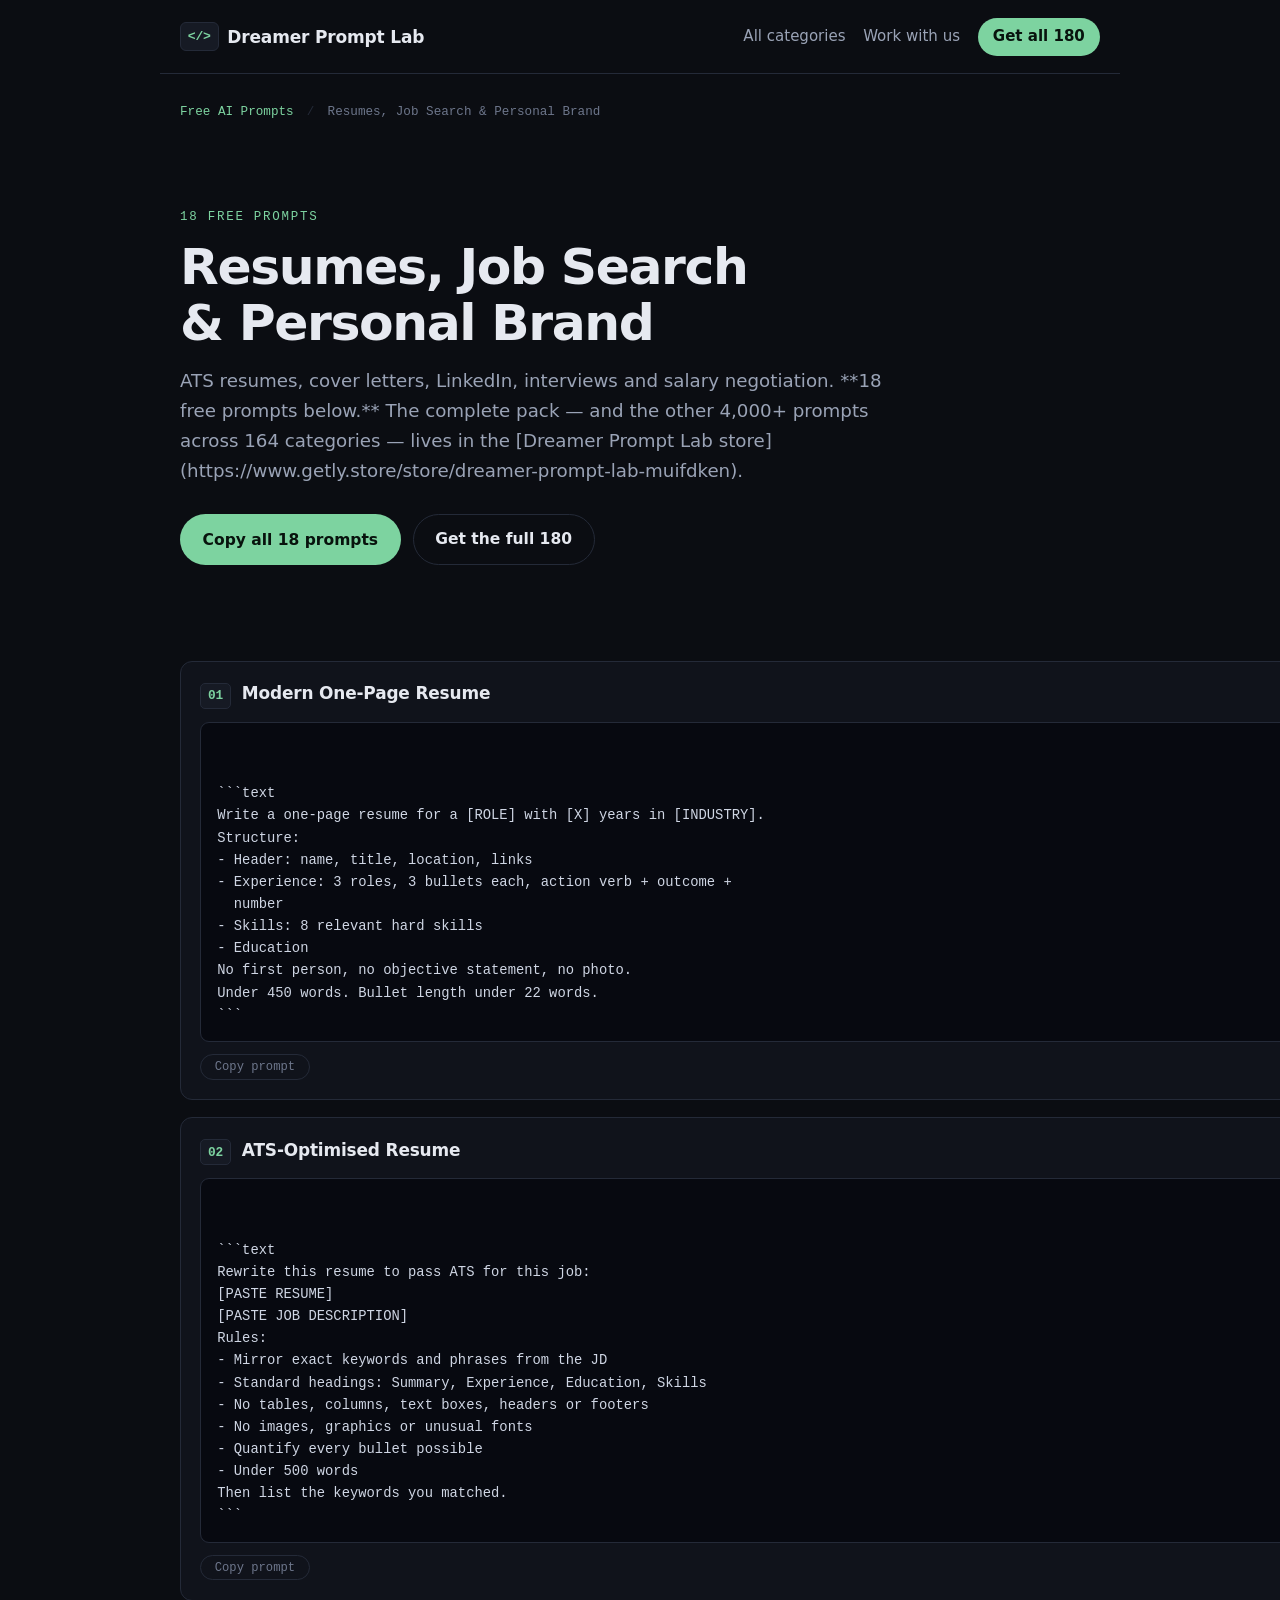
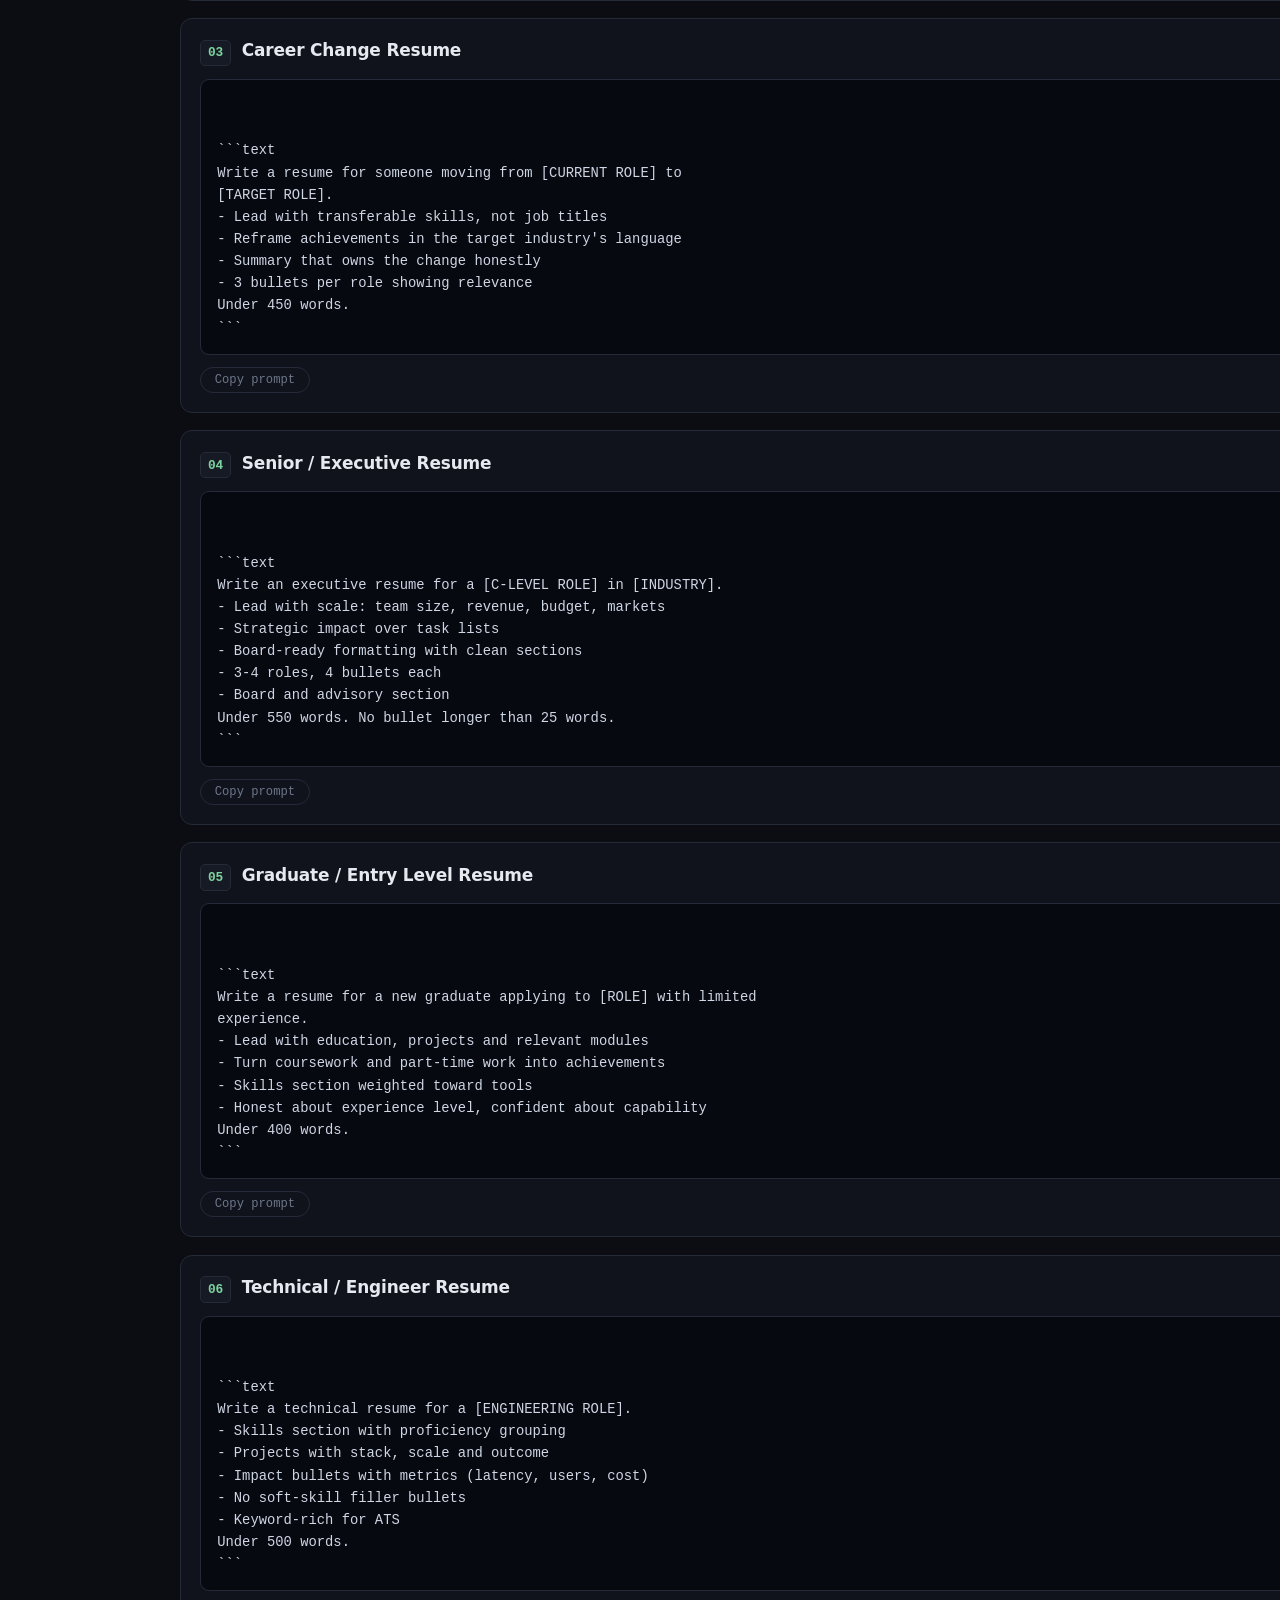
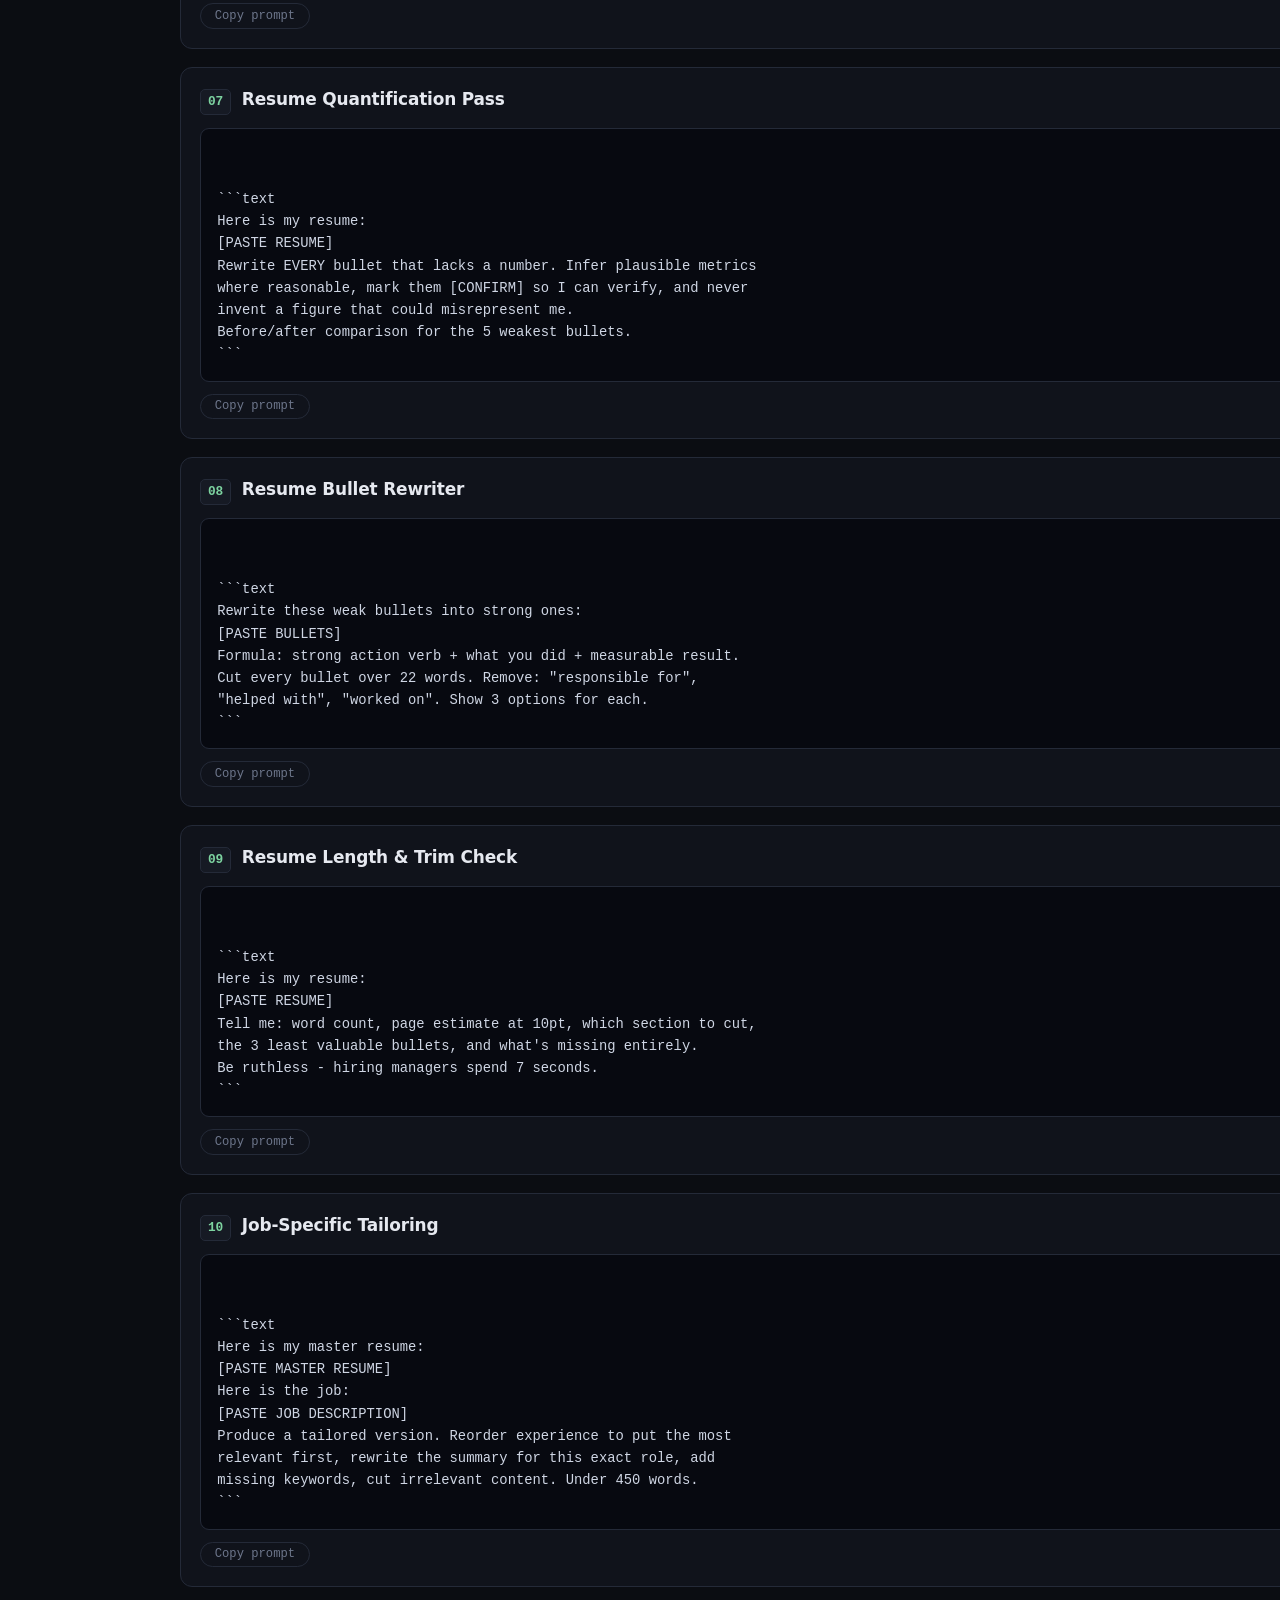
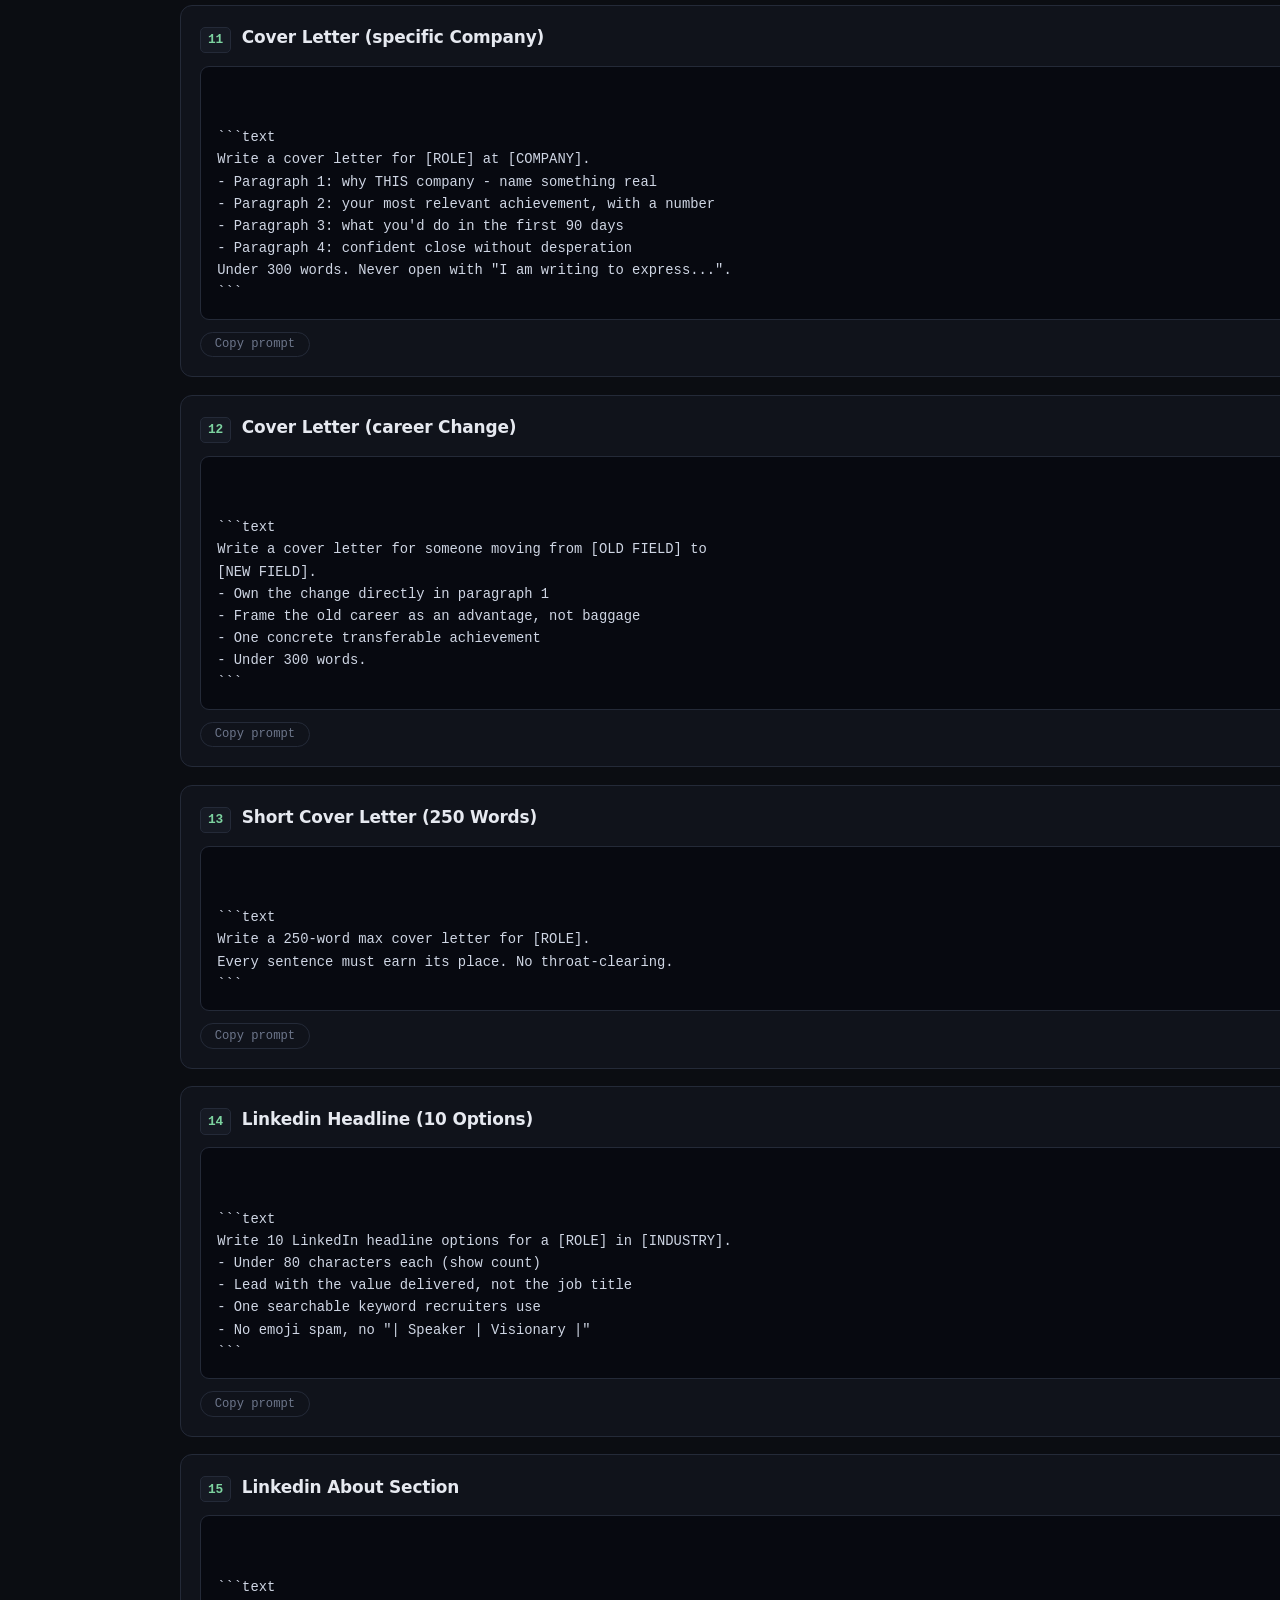
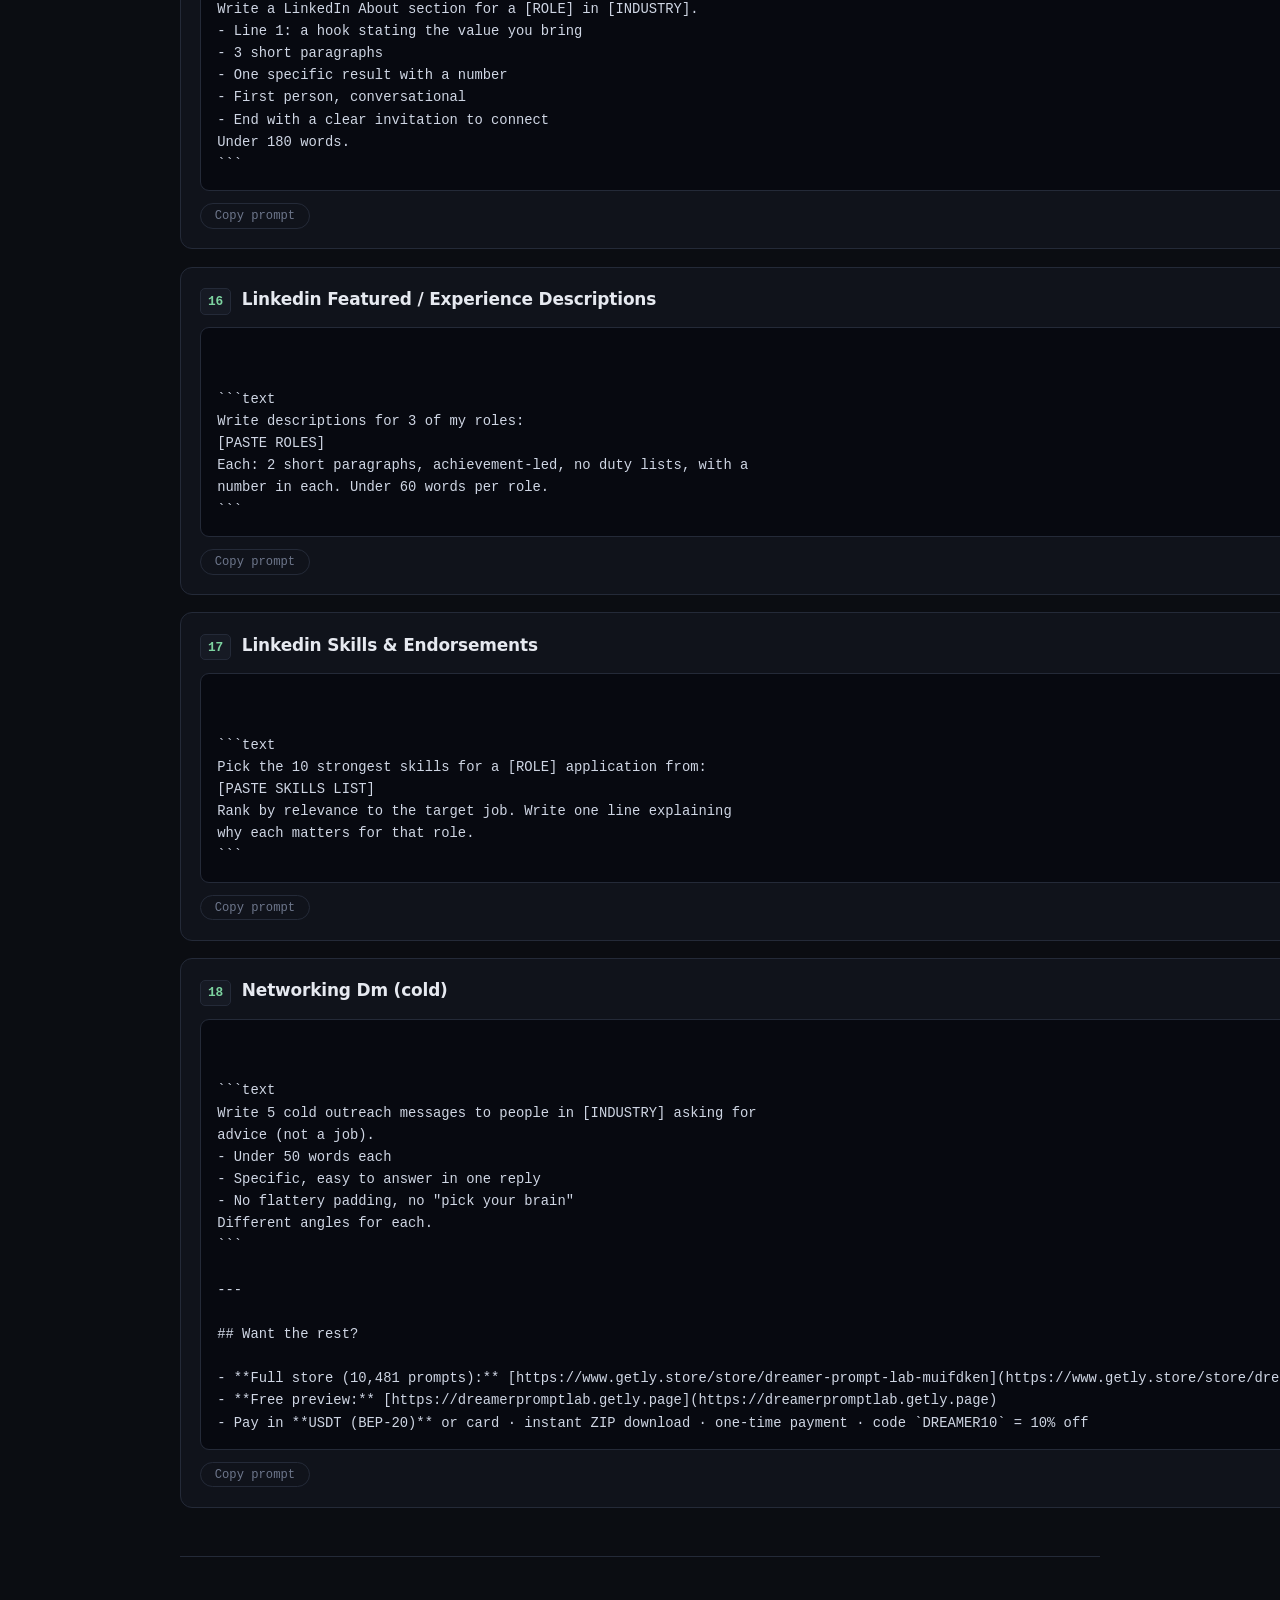
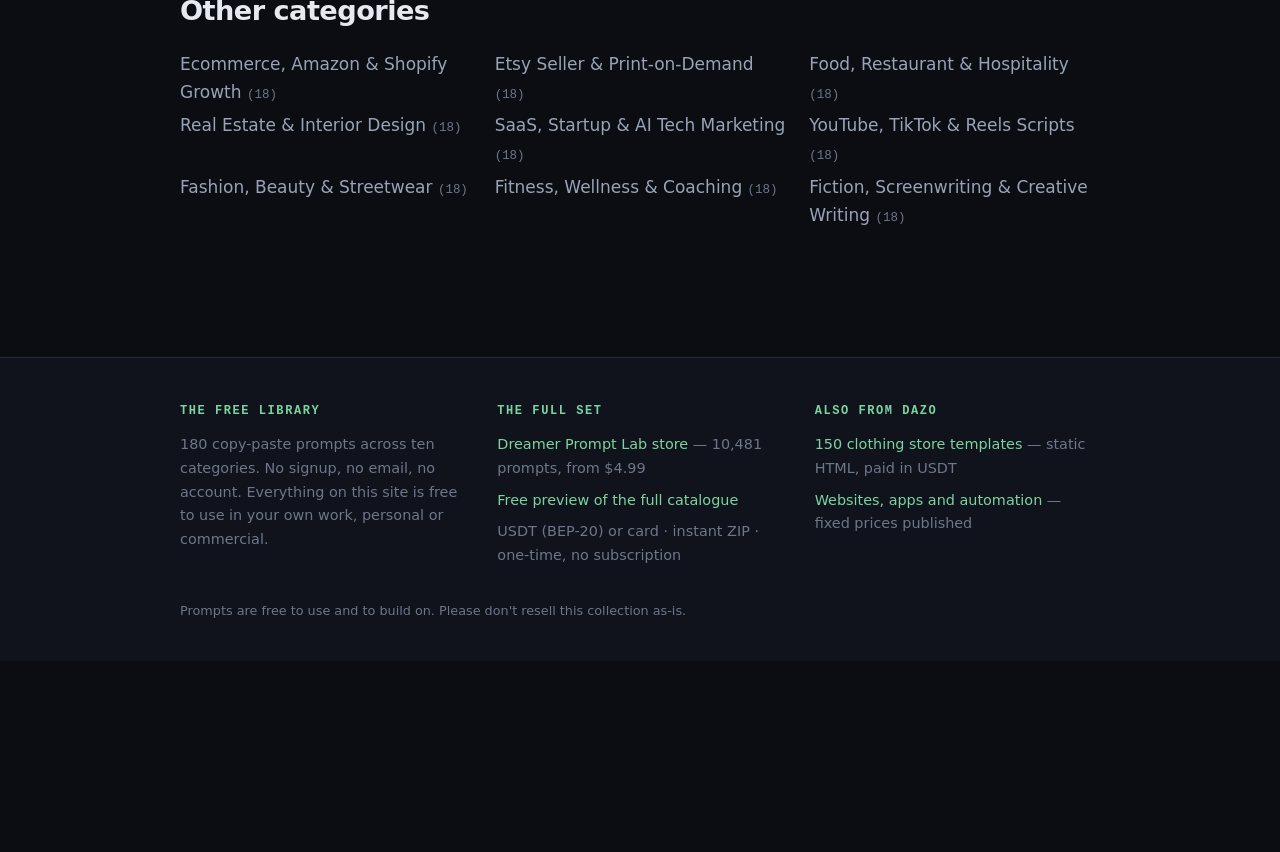
==== career.html @ 3ee78202 "Publish the free prompt library as a static site The repository held 180 prompts across eleven markd" ====
<!doctype html>
<html lang="en">
<head>
<meta charset="utf-8">
<meta name="viewport" content="width=device-width, initial-scale=1">
<title>Resumes, Job Search &amp; Personal Brand — 18 Free AI Prompts</title>
<meta name="description" content="ATS resumes, cover letters, LinkedIn, interviews and salary negotiation. 18 free prompts below. The complete pack — and the other 4,000+ prompts across 164 categorie Free to copy and use — 18 prompts on this page, 180 across the library.">
<meta name="robots" content="index, follow, max-image-preview:large">
<link rel="canonical" href="https://fyosamu.github.io/ai-prompts-library/career.html">
<meta property="og:type" content="website">
<meta property="og:site_name" content="Dreamer Prompt Lab">
<meta property="og:title" content="Resumes, Job Search &amp; Personal Brand — 18 Free AI Prompts">
<meta property="og:description" content="ATS resumes, cover letters, LinkedIn, interviews and salary negotiation. 18 free prompts below. The complete pack — and the other 4,000+ prompts across 164 categorie Free to copy and use — 18 prompts on this page, 180 across the library.">
<meta property="og:url" content="https://fyosamu.github.io/ai-prompts-library/career.html">
<meta name="twitter:card" content="summary_large_image">
<meta name="twitter:title" content="Resumes, Job Search &amp; Personal Brand — 18 Free AI Prompts">
<meta name="twitter:description" content="ATS resumes, cover letters, LinkedIn, interviews and salary negotiation. 18 free prompts below. The complete pack — and the other 4,000+ prompts across 164 categorie Free to copy and use — 18 prompts on this page, 180 across the library.">
<link rel="icon" href="data:image/svg+xml,%3Csvg xmlns='http://www.w3.org/2000/svg' viewBox='0 0 32 32'%3E%3Crect width='32' height='32' rx='7' fill='%230b0d12'/%3E%3Cpath d='M10 11l-4 5 4 5M22 11l4 5-4 5M18 9l-4 14' stroke='%237dd3a0' stroke-width='2.4' fill='none' stroke-linecap='round' stroke-linejoin='round'/%3E%3C/svg%3E">
<link rel="stylesheet" href="assets/style.css">
<script type="application/ld+json">[{"@context":"https://schema.org","@type":"CollectionPage","name":"Resumes, Job Search & Personal Brand","url":"https://fyosamu.github.io/ai-prompts-library/career.html","description":"ATS resumes, cover letters, LinkedIn, interviews and salary negotiation. 18 free prompts below. The complete pack — and the other 4,000+ prompts across 164 categorie Free to copy and use — 18 prompts on this page, 180 across the library.","inLanguage":"en","isAccessibleForFree":true,"numberOfItems":18,"mainEntity":{"@type":"ItemList","numberOfItems":18,"itemListElement":[{"@type":"ListItem","position":1,"name":"1. Modern One-Page Resume","url":"https://fyosamu.github.io/ai-prompts-library/career.html#p1"},{"@type":"ListItem","position":2,"name":"2. ATS-Optimised Resume","url":"https://fyosamu.github.io/ai-prompts-library/career.html#p2"},{"@type":"ListItem","position":3,"name":"3. Career Change Resume","url":"https://fyosamu.github.io/ai-prompts-library/career.html#p3"},{"@type":"ListItem","position":4,"name":"4. Senior / Executive Resume","url":"https://fyosamu.github.io/ai-prompts-library/career.html#p4"},{"@type":"ListItem","position":5,"name":"5. Graduate / Entry Level Resume","url":"https://fyosamu.github.io/ai-prompts-library/career.html#p5"},{"@type":"ListItem","position":6,"name":"6. Technical / Engineer Resume","url":"https://fyosamu.github.io/ai-prompts-library/career.html#p6"},{"@type":"ListItem","position":7,"name":"7. Resume Quantification Pass","url":"https://fyosamu.github.io/ai-prompts-library/career.html#p7"},{"@type":"ListItem","position":8,"name":"8. Resume Bullet Rewriter","url":"https://fyosamu.github.io/ai-prompts-library/career.html#p8"},{"@type":"ListItem","position":9,"name":"9. Resume Length & Trim Check","url":"https://fyosamu.github.io/ai-prompts-library/career.html#p9"},{"@type":"ListItem","position":10,"name":"10. Job-Specific Tailoring","url":"https://fyosamu.github.io/ai-prompts-library/career.html#p10"},{"@type":"ListItem","position":11,"name":"11. Cover Letter (specific Company)","url":"https://fyosamu.github.io/ai-prompts-library/career.html#p11"},{"@type":"ListItem","position":12,"name":"12. Cover Letter (career Change)","url":"https://fyosamu.github.io/ai-prompts-library/career.html#p12"},{"@type":"ListItem","position":13,"name":"13. Short Cover Letter (250 Words)","url":"https://fyosamu.github.io/ai-prompts-library/career.html#p13"},{"@type":"ListItem","position":14,"name":"14. Linkedin Headline (10 Options)","url":"https://fyosamu.github.io/ai-prompts-library/career.html#p14"},{"@type":"ListItem","position":15,"name":"15. Linkedin About Section","url":"https://fyosamu.github.io/ai-prompts-library/career.html#p15"},{"@type":"ListItem","position":16,"name":"16. Linkedin Featured / Experience Descriptions","url":"https://fyosamu.github.io/ai-prompts-library/career.html#p16"},{"@type":"ListItem","position":17,"name":"17. Linkedin Skills & Endorsements","url":"https://fyosamu.github.io/ai-prompts-library/career.html#p17"},{"@type":"ListItem","position":18,"name":"18. Networking Dm (cold)","url":"https://fyosamu.github.io/ai-prompts-library/career.html#p18"}]}},{"@context":"https://schema.org","@type":"BreadcrumbList","itemListElement":[{"@type":"ListItem","position":1,"name":"Free AI Prompts","item":"https://fyosamu.github.io/ai-prompts-library/"},{"@type":"ListItem","position":2,"name":"Resumes, Job Search & Personal Brand","item":"https://fyosamu.github.io/ai-prompts-library/career.html"}]}]</script>
</head>
<body>
<header class="top">
  <a class="brand" href="./"><span class="glyph">&lt;/&gt;</span> Dreamer Prompt Lab</a>
  <nav>
    <a href="./#categories">All categories</a>
    <a href="https://fyosamu.github.io/pricing/" target="_blank" rel="noopener">Work with us</a>
    <a class="cta" href="https://www.getly.store/store/dreamer-prompt-lab-muifdken" target="_blank" rel="noopener">Get all 180</a>
  </nav>
</header>
<main>
  <nav class="crumbs" aria-label="Breadcrumb"><a href="./">Free AI Prompts</a> <span>/</span> Resumes, Job Search &amp; Personal Brand</nav>

  <section class="hero tight">
    <p class="eyebrow">18 free prompts</p>
    <h1>Resumes, Job Search &amp; Personal Brand</h1>
    <p class="lede">ATS resumes, cover letters, LinkedIn, interviews and salary negotiation. **18 free prompts below.** The complete pack — and the other 4,000+ prompts across 164 categories — lives in the [Dreamer Prompt Lab store](https://www.getly.store/store/dreamer-prompt-lab-muifdken).</p>
    <div class="btns">
      <button type="button" class="primary" data-copy-all>Copy all 18 prompts</button>
      <a class="ghost" href="https://www.getly.store/store/dreamer-prompt-lab-muifdken" target="_blank" rel="noopener">Get the full 180</a>
    </div>
  </section>

  <section class="list">
      <article class="prompt" id="p1">
        <h2><span class="n">01</span> Modern One-Page Resume</h2>
        <pre><code>

```text
Write a one-page resume for a [ROLE] with [X] years in [INDUSTRY].
Structure:
- Header: name, title, location, links
- Experience: 3 roles, 3 bullets each, action verb + outcome +
  number
- Skills: 8 relevant hard skills
- Education
No first person, no objective statement, no photo.
Under 450 words. Bullet length under 22 words.
```</code></pre>
        <button type="button" class="copy" data-copy>Copy prompt</button>
      </article>
      <article class="prompt" id="p2">
        <h2><span class="n">02</span> ATS-Optimised Resume</h2>
        <pre><code>

```text
Rewrite this resume to pass ATS for this job:
[PASTE RESUME]
[PASTE JOB DESCRIPTION]
Rules:
- Mirror exact keywords and phrases from the JD
- Standard headings: Summary, Experience, Education, Skills
- No tables, columns, text boxes, headers or footers
- No images, graphics or unusual fonts
- Quantify every bullet possible
- Under 500 words
Then list the keywords you matched.
```</code></pre>
        <button type="button" class="copy" data-copy>Copy prompt</button>
      </article>
      <article class="prompt" id="p3">
        <h2><span class="n">03</span> Career Change Resume</h2>
        <pre><code>

```text
Write a resume for someone moving from [CURRENT ROLE] to
[TARGET ROLE].
- Lead with transferable skills, not job titles
- Reframe achievements in the target industry's language
- Summary that owns the change honestly
- 3 bullets per role showing relevance
Under 450 words.
```</code></pre>
        <button type="button" class="copy" data-copy>Copy prompt</button>
      </article>
      <article class="prompt" id="p4">
        <h2><span class="n">04</span> Senior / Executive Resume</h2>
        <pre><code>

```text
Write an executive resume for a [C-LEVEL ROLE] in [INDUSTRY].
- Lead with scale: team size, revenue, budget, markets
- Strategic impact over task lists
- Board-ready formatting with clean sections
- 3-4 roles, 4 bullets each
- Board and advisory section
Under 550 words. No bullet longer than 25 words.
```</code></pre>
        <button type="button" class="copy" data-copy>Copy prompt</button>
      </article>
      <article class="prompt" id="p5">
        <h2><span class="n">05</span> Graduate / Entry Level Resume</h2>
        <pre><code>

```text
Write a resume for a new graduate applying to [ROLE] with limited
experience.
- Lead with education, projects and relevant modules
- Turn coursework and part-time work into achievements
- Skills section weighted toward tools
- Honest about experience level, confident about capability
Under 400 words.
```</code></pre>
        <button type="button" class="copy" data-copy>Copy prompt</button>
      </article>
      <article class="prompt" id="p6">
        <h2><span class="n">06</span> Technical / Engineer Resume</h2>
        <pre><code>

```text
Write a technical resume for a [ENGINEERING ROLE].
- Skills section with proficiency grouping
- Projects with stack, scale and outcome
- Impact bullets with metrics (latency, users, cost)
- No soft-skill filler bullets
- Keyword-rich for ATS
Under 500 words.
```</code></pre>
        <button type="button" class="copy" data-copy>Copy prompt</button>
      </article>
      <article class="prompt" id="p7">
        <h2><span class="n">07</span> Resume Quantification Pass</h2>
        <pre><code>

```text
Here is my resume:
[PASTE RESUME]
Rewrite EVERY bullet that lacks a number. Infer plausible metrics
where reasonable, mark them [CONFIRM] so I can verify, and never
invent a figure that could misrepresent me.
Before/after comparison for the 5 weakest bullets.
```</code></pre>
        <button type="button" class="copy" data-copy>Copy prompt</button>
      </article>
      <article class="prompt" id="p8">
        <h2><span class="n">08</span> Resume Bullet Rewriter</h2>
        <pre><code>

```text
Rewrite these weak bullets into strong ones:
[PASTE BULLETS]
Formula: strong action verb + what you did + measurable result.
Cut every bullet over 22 words. Remove: &quot;responsible for&quot;,
&quot;helped with&quot;, &quot;worked on&quot;. Show 3 options for each.
```</code></pre>
        <button type="button" class="copy" data-copy>Copy prompt</button>
      </article>
      <article class="prompt" id="p9">
        <h2><span class="n">09</span> Resume Length &amp; Trim Check</h2>
        <pre><code>

```text
Here is my resume:
[PASTE RESUME]
Tell me: word count, page estimate at 10pt, which section to cut,
the 3 least valuable bullets, and what's missing entirely.
Be ruthless - hiring managers spend 7 seconds.
```</code></pre>
        <button type="button" class="copy" data-copy>Copy prompt</button>
      </article>
      <article class="prompt" id="p10">
        <h2><span class="n">10</span> Job-Specific Tailoring</h2>
        <pre><code>

```text
Here is my master resume:
[PASTE MASTER RESUME]
Here is the job:
[PASTE JOB DESCRIPTION]
Produce a tailored version. Reorder experience to put the most
relevant first, rewrite the summary for this exact role, add
missing keywords, cut irrelevant content. Under 450 words.
```</code></pre>
        <button type="button" class="copy" data-copy>Copy prompt</button>
      </article>
      <article class="prompt" id="p11">
        <h2><span class="n">11</span> Cover Letter (specific Company)</h2>
        <pre><code>

```text
Write a cover letter for [ROLE] at [COMPANY].
- Paragraph 1: why THIS company - name something real
- Paragraph 2: your most relevant achievement, with a number
- Paragraph 3: what you'd do in the first 90 days
- Paragraph 4: confident close without desperation
Under 300 words. Never open with &quot;I am writing to express...&quot;.
```</code></pre>
        <button type="button" class="copy" data-copy>Copy prompt</button>
      </article>
      <article class="prompt" id="p12">
        <h2><span class="n">12</span> Cover Letter (career Change)</h2>
        <pre><code>

```text
Write a cover letter for someone moving from [OLD FIELD] to
[NEW FIELD].
- Own the change directly in paragraph 1
- Frame the old career as an advantage, not baggage
- One concrete transferable achievement
- Under 300 words.
```</code></pre>
        <button type="button" class="copy" data-copy>Copy prompt</button>
      </article>
      <article class="prompt" id="p13">
        <h2><span class="n">13</span> Short Cover Letter (250 Words)</h2>
        <pre><code>

```text
Write a 250-word max cover letter for [ROLE].
Every sentence must earn its place. No throat-clearing.
```</code></pre>
        <button type="button" class="copy" data-copy>Copy prompt</button>
      </article>
      <article class="prompt" id="p14">
        <h2><span class="n">14</span> Linkedin Headline (10 Options)</h2>
        <pre><code>

```text
Write 10 LinkedIn headline options for a [ROLE] in [INDUSTRY].
- Under 80 characters each (show count)
- Lead with the value delivered, not the job title
- One searchable keyword recruiters use
- No emoji spam, no &quot;| Speaker | Visionary |&quot;
```</code></pre>
        <button type="button" class="copy" data-copy>Copy prompt</button>
      </article>
      <article class="prompt" id="p15">
        <h2><span class="n">15</span> Linkedin About Section</h2>
        <pre><code>

```text
Write a LinkedIn About section for a [ROLE] in [INDUSTRY].
- Line 1: a hook stating the value you bring
- 3 short paragraphs
- One specific result with a number
- First person, conversational
- End with a clear invitation to connect
Under 180 words.
```</code></pre>
        <button type="button" class="copy" data-copy>Copy prompt</button>
      </article>
      <article class="prompt" id="p16">
        <h2><span class="n">16</span> Linkedin Featured / Experience Descriptions</h2>
        <pre><code>

```text
Write descriptions for 3 of my roles:
[PASTE ROLES]
Each: 2 short paragraphs, achievement-led, no duty lists, with a
number in each. Under 60 words per role.
```</code></pre>
        <button type="button" class="copy" data-copy>Copy prompt</button>
      </article>
      <article class="prompt" id="p17">
        <h2><span class="n">17</span> Linkedin Skills &amp; Endorsements</h2>
        <pre><code>

```text
Pick the 10 strongest skills for a [ROLE] application from:
[PASTE SKILLS LIST]
Rank by relevance to the target job. Write one line explaining
why each matters for that role.
```</code></pre>
        <button type="button" class="copy" data-copy>Copy prompt</button>
      </article>
      <article class="prompt" id="p18">
        <h2><span class="n">18</span> Networking Dm (cold)</h2>
        <pre><code>

```text
Write 5 cold outreach messages to people in [INDUSTRY] asking for
advice (not a job).
- Under 50 words each
- Specific, easy to answer in one reply
- No flattery padding, no &quot;pick your brain&quot;
Different angles for each.
```

---

## Want the rest?

- **Full store (10,481 prompts):** [https://www.getly.store/store/dreamer-prompt-lab-muifdken](https://www.getly.store/store/dreamer-prompt-lab-muifdken)
- **Free preview:** [https://dreamerpromptlab.getly.page](https://dreamerpromptlab.getly.page)
- Pay in **USDT (BEP-20)** or card · instant ZIP download · one-time payment · code `DREAMER10` = 10% off</code></pre>
        <button type="button" class="copy" data-copy>Copy prompt</button>
      </article>
  </section>

  <section class="siblings">
    <h2>Other categories</h2>
    <ul>
<li><a href="ecommerce.html">Ecommerce, Amazon &amp; Shopify Growth</a> <span>(18)</span></li>
<li><a href="etsy.html">Etsy Seller &amp; Print-on-Demand</a> <span>(18)</span></li>
<li><a href="food.html">Food, Restaurant &amp; Hospitality</a> <span>(18)</span></li>
<li><a href="realestate.html">Real Estate &amp; Interior Design</a> <span>(18)</span></li>
<li><a href="saas.html">SaaS, Startup &amp; AI Tech Marketing</a> <span>(18)</span></li>
<li><a href="video.html">YouTube, TikTok &amp; Reels Scripts</a> <span>(18)</span></li>
<li><a href="fashion.html">Fashion, Beauty &amp; Streetwear</a> <span>(18)</span></li>
<li><a href="fitness.html">Fitness, Wellness &amp; Coaching</a> <span>(18)</span></li>
<li><a href="creative.html">Fiction, Screenwriting &amp; Creative Writing</a> <span>(18)</span></li>
    </ul>
  </section>
</main>
<footer class="foot">
  <div class="cols">
    <div>
      <h3>The free library</h3>
      <p>180 copy-paste prompts across ten categories. No signup, no email, no account. Everything on this site is free to use in your own work, personal or commercial.</p>
    </div>
    <div>
      <h3>The full set</h3>
      <ul>
        <li><a href="https://www.getly.store/store/dreamer-prompt-lab-muifdken" target="_blank" rel="noopener">Dreamer Prompt Lab store</a> — 10,481 prompts, from $4.99</li>
        <li><a href="https://dreamerpromptlab.getly.page" target="_blank" rel="noopener">Free preview of the full catalogue</a></li>
        <li>USDT (BEP-20) or card · instant ZIP · one-time, no subscription</li>
      </ul>
    </div>
    <div>
      <h3>Also from dazo</h3>
      <ul>
        <li><a href="https://fyosamu.github.io/fashion-store/" target="_blank" rel="noopener">150 clothing store templates</a> — static HTML, paid in USDT</li>
        <li><a href="https://fyosamu.github.io/pricing/" target="_blank" rel="noopener">Websites, apps and automation</a> — fixed prices published</li>
      </ul>
    </div>
  </div>
  <p class="fine">Prompts are free to use and to build on. Please don't resell this collection as-is.</p>
</footer>
</body>
</html>

<script>
document.addEventListener("click", function (e) {
  var b = e.target.closest("[data-copy],[data-copy-all]");
  if (!b) return;
  var text;
  if (b.hasAttribute("data-copy-all")) {
    text = Array.prototype.map.call(document.querySelectorAll(".prompt"), function (a) {
      return "## " + a.querySelector("h2").textContent.trim() + "\n\n" + a.querySelector("code").textContent;
    }).join("\n\n");
  } else {
    text = b.parentNode.querySelector("code").textContent;
  }
  var done = function () {
    var old = b.textContent;
    b.textContent = "Copied";
    b.classList.add("ok");
    setTimeout(function () { b.textContent = old; b.classList.remove("ok"); }, 1400);
  };
  if (navigator.clipboard && navigator.clipboard.writeText) {
    navigator.clipboard.writeText(text).then(done, function () {});
  }
});
</script>
---- assets/style.css ----
/* Dreamer Prompt Lab — free prompt library
   Dark, monospace-forward, one accent. No framework, no reset bloat. */

:root {
  --bg: #0b0d12;
  --bg-2: #10131b;
  --bg-3: #161a24;
  --line: #242a38;
  --fg: #e6e9f0;
  --fg-2: #9aa3b6;
  --fg-3: #6d768b;
  --accent: #7dd3a0;
  --accent-dim: #4f9a75;
  --code-bg: #070910;
  --radius: 12px;
  --max: 60rem;
  --sans: ui-sans-serif, system-ui, -apple-system, "Segoe UI", Roboto, Helvetica, Arial, sans-serif;
  --mono: ui-monospace, SFMono-Regular, "SF Mono", Menlo, Consolas, "Liberation Mono", monospace;
}

* { box-sizing: border-box; }

html { -webkit-text-size-adjust: 100%; scroll-behavior: smooth; }

body {
  margin: 0;
  background: var(--bg);
  color: var(--fg);
  font-family: var(--sans);
  font-size: 17px;
  line-height: 1.65;
  -webkit-font-smoothing: antialiased;
}

a { color: var(--accent); text-decoration: none; }
a:hover { text-decoration: underline; text-underline-offset: 3px; }

code {
  font-family: var(--mono);
  font-size: 0.92em;
  background: var(--bg-3);
  border: 1px solid var(--line);
  border-radius: 5px;
  padding: 0.08em 0.36em;
}

/* ------------------------------------------------------------------ top */

.top {
  display: flex;
  flex-wrap: wrap;
  gap: 1rem;
  align-items: center;
  justify-content: space-between;
  max-width: var(--max);
  margin: 0 auto;
  padding: 1.1rem 1.25rem;
  border-bottom: 1px solid var(--line);
}

.brand {
  display: inline-flex;
  align-items: center;
  gap: 0.55rem;
  color: var(--fg);
  font-weight: 650;
  letter-spacing: -0.01em;
}
.brand:hover { text-decoration: none; }
.brand .glyph {
  font-family: var(--mono);
  font-size: 0.82rem;
  color: var(--accent);
  background: var(--bg-3);
  border: 1px solid var(--line);
  border-radius: 6px;
  padding: 0.16rem 0.42rem;
}

.top nav {
  display: flex;
  flex-wrap: wrap;
  align-items: center;
  gap: 1.1rem;
  font-size: 0.94rem;
}
.top nav a { color: var(--fg-2); }
.top nav a:hover { color: var(--fg); text-decoration: none; }
.top nav .cta {
  color: #08130d;
  background: var(--accent);
  border-radius: 999px;
  padding: 0.42rem 0.95rem;
  font-weight: 650;
}
.top nav .cta:hover { background: #93e0b4; color: #08130d; }

/* ------------------------------------------------------------------ main */

main {
  max-width: var(--max);
  margin: 0 auto;
  padding: 0 1.25rem 4rem;
}

.eyebrow {
  font-family: var(--mono);
  font-size: 0.78rem;
  letter-spacing: 0.14em;
  text-transform: uppercase;
  color: var(--accent);
  margin: 0 0 0.7rem;
}

.hero { padding: 3.5rem 0 2rem; }
.hero.tight { padding: 2rem 0 1.5rem; }

.hero h1 {
  margin: 0 0 1rem;
  font-size: clamp(1.95rem, 5.4vw, 3.15rem);
  line-height: 1.1;
  letter-spacing: -0.028em;
  font-weight: 720;
  text-wrap: balance;
}

.lede {
  margin: 0 0 1.75rem;
  max-width: 46rem;
  color: var(--fg-2);
  font-size: clamp(1.02rem, 2.2vw, 1.14rem);
}

.btns { display: flex; flex-wrap: wrap; gap: 0.75rem; margin-bottom: 2.5rem; }

.btns .primary,
.btns .ghost {
  display: inline-block;
  border-radius: 999px;
  padding: 0.72rem 1.35rem;
  font-size: 0.97rem;
  font-weight: 650;
  border: 1px solid transparent;
  cursor: pointer;
  font-family: inherit;
}
.btns .primary { background: var(--accent); color: #08130d; }
.btns .primary:hover { background: #93e0b4; text-decoration: none; }
.btns .primary.ok { background: #b8f0d0; }
.btns .ghost { background: transparent; color: var(--fg); border-color: var(--line); }
.btns .ghost:hover { border-color: var(--accent-dim); text-decoration: none; }

.stats {
  display: grid;
  grid-template-columns: repeat(4, minmax(0, 1fr));
  gap: 1px;
  background: var(--line);
  border: 1px solid var(--line);
  border-radius: var(--radius);
  overflow: hidden;
  margin: 0;
}
.stats > div { background: var(--bg-2); padding: 1.05rem 1rem; }
.stats dt {
  font-family: var(--mono);
  font-size: 1.55rem;
  font-weight: 650;
  color: var(--accent);
  line-height: 1.2;
}
.stats dd {
  margin: 0.2rem 0 0;
  font-size: 0.82rem;
  color: var(--fg-3);
  line-height: 1.4;
}

/* -------------------------------------------------------------- sections */

section { margin-top: 3.25rem; }

h2 {
  font-size: clamp(1.3rem, 3vw, 1.7rem);
  letter-spacing: -0.02em;
  margin: 0 0 0.5rem;
  font-weight: 680;
}
.sec { color: var(--fg-3); margin: 0 0 1.6rem; font-size: 0.97rem; }

.grid {
  list-style: none;
  margin: 0;
  padding: 0;
  display: grid;
  grid-template-columns: repeat(auto-fill, minmax(15.5rem, 1fr));
  gap: 0.85rem;
}
.grid li a {
  display: flex;
  flex-direction: column;
  gap: 0.3rem;
  height: 100%;
  background: var(--bg-2);
  border: 1px solid var(--line);
  border-radius: var(--radius);
  padding: 1.05rem 1.1rem;
  color: var(--fg);
  transition: border-color 0.15s, transform 0.15s;
}
.grid li a:hover {
  text-decoration: none;
  border-color: var(--accent-dim);
  transform: translateY(-2px);
}
.grid .ct { font-weight: 640; line-height: 1.3; letter-spacing: -0.01em; }
.grid .ck {
  font-family: var(--mono);
  font-size: 0.74rem;
  color: var(--fg-3);
  line-height: 1.45;
}
.grid .cn {
  margin-top: auto;
  padding-top: 0.55rem;
  font-size: 0.79rem;
  color: var(--accent);
}

.how ol, .why {
  color: var(--fg-2);
  padding-left: 1.2rem;
  margin: 0.75rem 0 0;
}
.how li, .why li { margin-bottom: 0.55rem; }
.how li strong, .why li strong { color: var(--fg); }
.how h2:not(:first-child) { margin-top: 2.5rem; }
.why { list-style: none; padding-left: 0; }
.why li { position: relative; padding-left: 1.35rem; }
.why li::before {
  content: "▸";
  position: absolute;
  left: 0;
  color: var(--accent);
}

/* -------------------------------------------------------------- category */

.crumbs {
  font-family: var(--mono);
  font-size: 0.79rem;
  color: var(--fg-3);
  padding-top: 1.75rem;
}
.crumbs span { color: var(--line); margin: 0 0.35rem; }

.list { display: grid; gap: 1.1rem; margin-top: 2rem; }

.prompt {
  background: var(--bg-2);
  border: 1px solid var(--line);
  border-radius: var(--radius);
  padding: 1.15rem 1.2rem 1.2rem;
}
.prompt h2 {
  display: flex;
  align-items: baseline;
  gap: 0.7rem;
  font-size: 1.06rem;
  margin: 0 0 0.8rem;
  font-weight: 640;
  letter-spacing: -0.01em;
}
.prompt h2 .n {
  font-family: var(--mono);
  font-size: 0.8rem;
  color: var(--accent);
  background: var(--bg-3);
  border: 1px solid var(--line);
  border-radius: 5px;
  padding: 0.1rem 0.42rem;
  flex: none;
}
.prompt pre {
  margin: 0;
  background: var(--code-bg);
  border: 1px solid var(--line);
  border-radius: 9px;
  padding: 0.95rem 1rem;
  overflow-x: auto;
  font-size: 0.865rem;
  line-height: 1.6;
}
.prompt pre code {
  background: none;
  border: 0;
  padding: 0;
  font-size: inherit;
  color: #cfd6e4;
  white-space: pre;
}
.prompt .copy {
  margin-top: 0.75rem;
  font-family: var(--mono);
  font-size: 0.76rem;
  background: transparent;
  color: var(--fg-3);
  border: 1px solid var(--line);
  border-radius: 999px;
  padding: 0.3rem 0.85rem;
  cursor: pointer;
  transition: color 0.15s, border-color 0.15s;
}
.prompt .copy:hover { color: var(--accent); border-color: var(--accent-dim); }
.prompt .copy.ok { color: #08130d; background: var(--accent); border-color: var(--accent); }

.siblings { margin-top: 3rem; border-top: 1px solid var(--line); padding-top: 2rem; }
.siblings ul {
  list-style: none;
  margin: 1rem 0 0;
  padding: 0;
  display: grid;
  grid-template-columns: repeat(auto-fill, minmax(16rem, 1fr));
  gap: 0.35rem 1.5rem;
}
.siblings li a { color: var(--fg-2); }
.siblings li a:hover { color: var(--accent); }
.siblings li span { font-family: var(--mono); font-size: 0.78rem; color: var(--fg-3); }

/* ---------------------------------------------------------------- footer */

.foot {
  border-top: 1px solid var(--line);
  margin-top: 4rem;
  background: var(--bg-2);
}
.foot .cols {
  max-width: var(--max);
  margin: 0 auto;
  padding: 2.75rem 1.25rem 1.5rem;
  display: grid;
  grid-template-columns: repeat(3, minmax(0, 1fr));
  gap: 2rem;
}
.foot h3 {
  font-family: var(--mono);
  font-size: 0.75rem;
  letter-spacing: 0.13em;
  text-transform: uppercase;
  color: var(--accent);
  margin: 0 0 0.7rem;
  font-weight: 600;
}
.foot p, .foot li { color: var(--fg-3); font-size: 0.9rem; margin: 0 0 0.5rem; }
.foot ul { list-style: none; margin: 0; padding: 0; }
.foot .fine {
  max-width: var(--max);
  margin: 0 auto;
  padding: 0 1.25rem 2.5rem;
  font-size: 0.8rem;
  color: var(--fg-3);
}

/* ------------------------------------------------------------ responsive */

@media (max-width: 60rem) {
  .stats { grid-template-columns: repeat(2, minmax(0, 1fr)); }
  .foot .cols { grid-template-columns: 1fr; gap: 1.75rem; }
}

@media (max-width: 34rem) {
  body { font-size: 16px; }
  .top { padding: 0.9rem 1rem; }
  .top nav { gap: 0.8rem; font-size: 0.88rem; }
  main { padding: 0 1rem 3rem; }
  .hero { padding: 2.5rem 0 1.5rem; }
  .stats { grid-template-columns: 1fr; }
  .btns .primary, .btns .ghost { width: 100%; text-align: center; }
  .prompt { padding: 1rem; }
  .prompt pre { font-size: 0.82rem; }
}

@media (prefers-reduced-motion: reduce) {
  html { scroll-behavior: auto; }
  .grid li a { transition: none; }
}
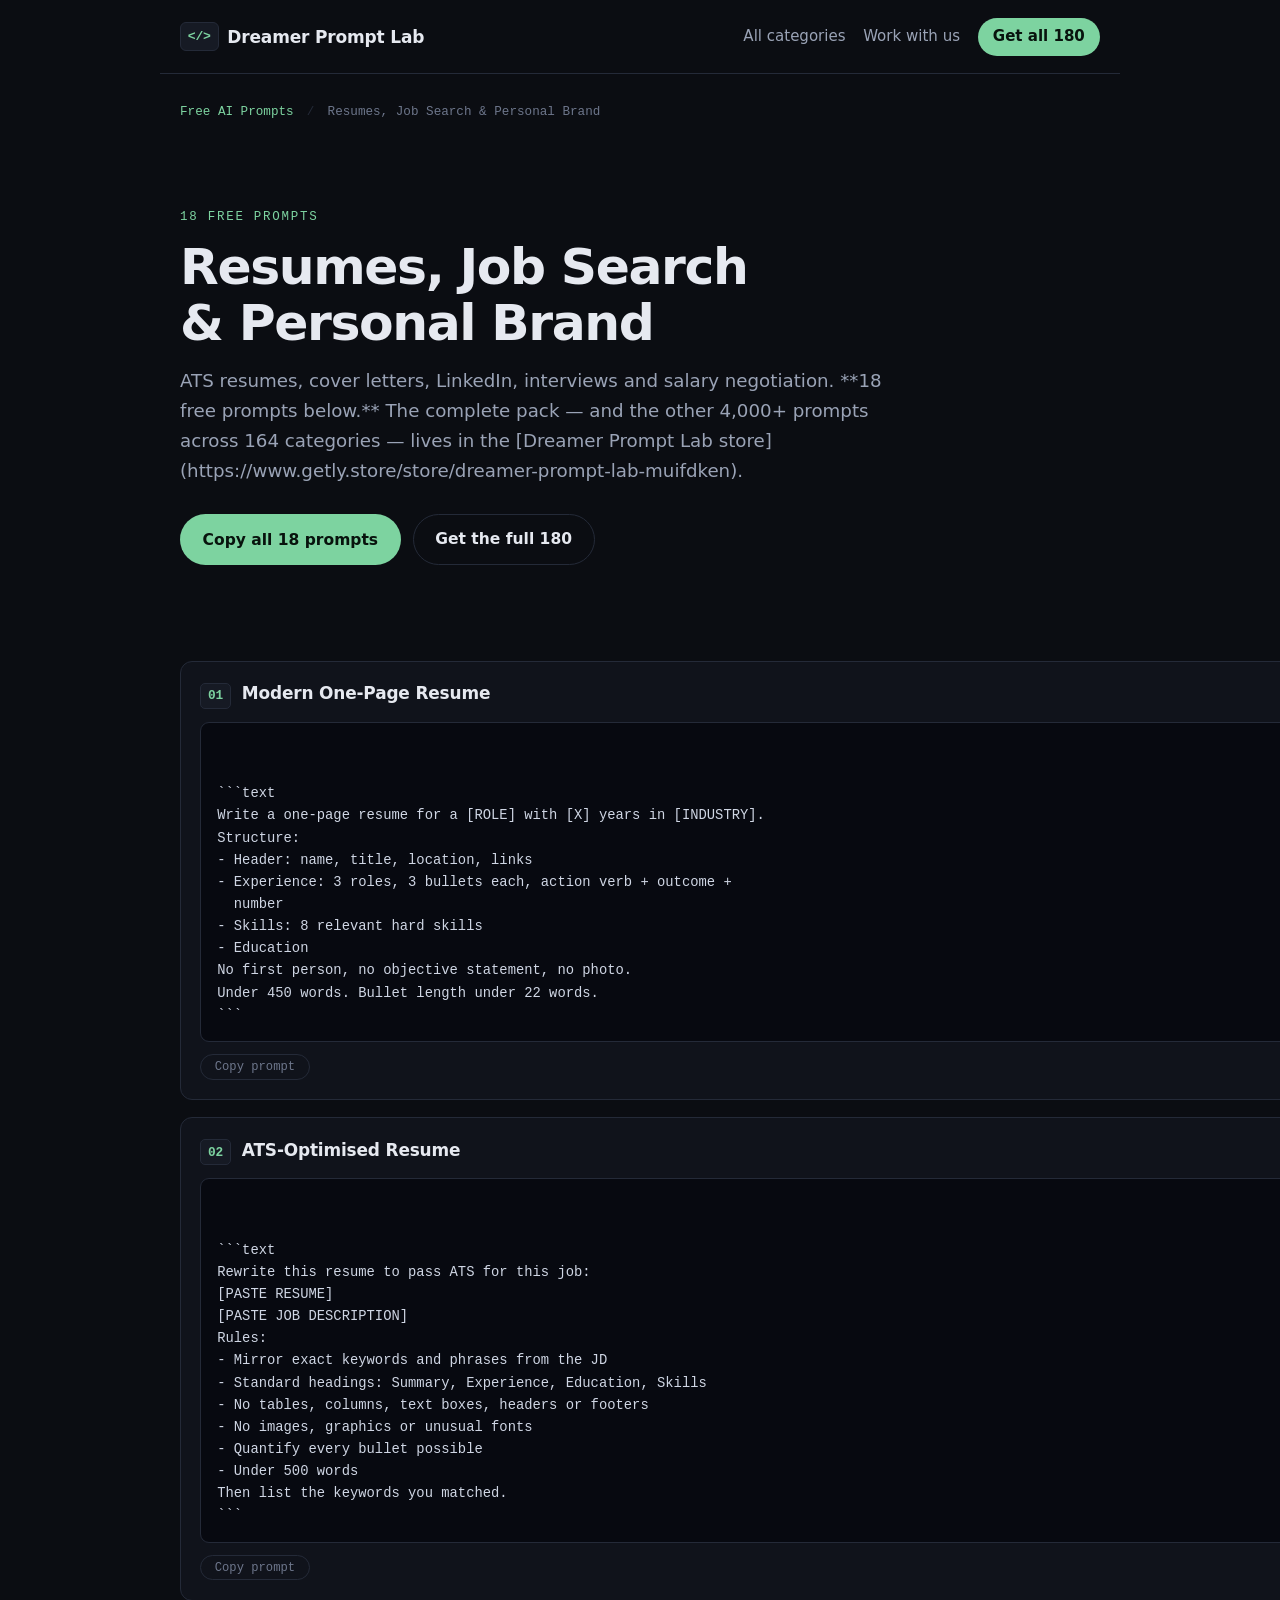
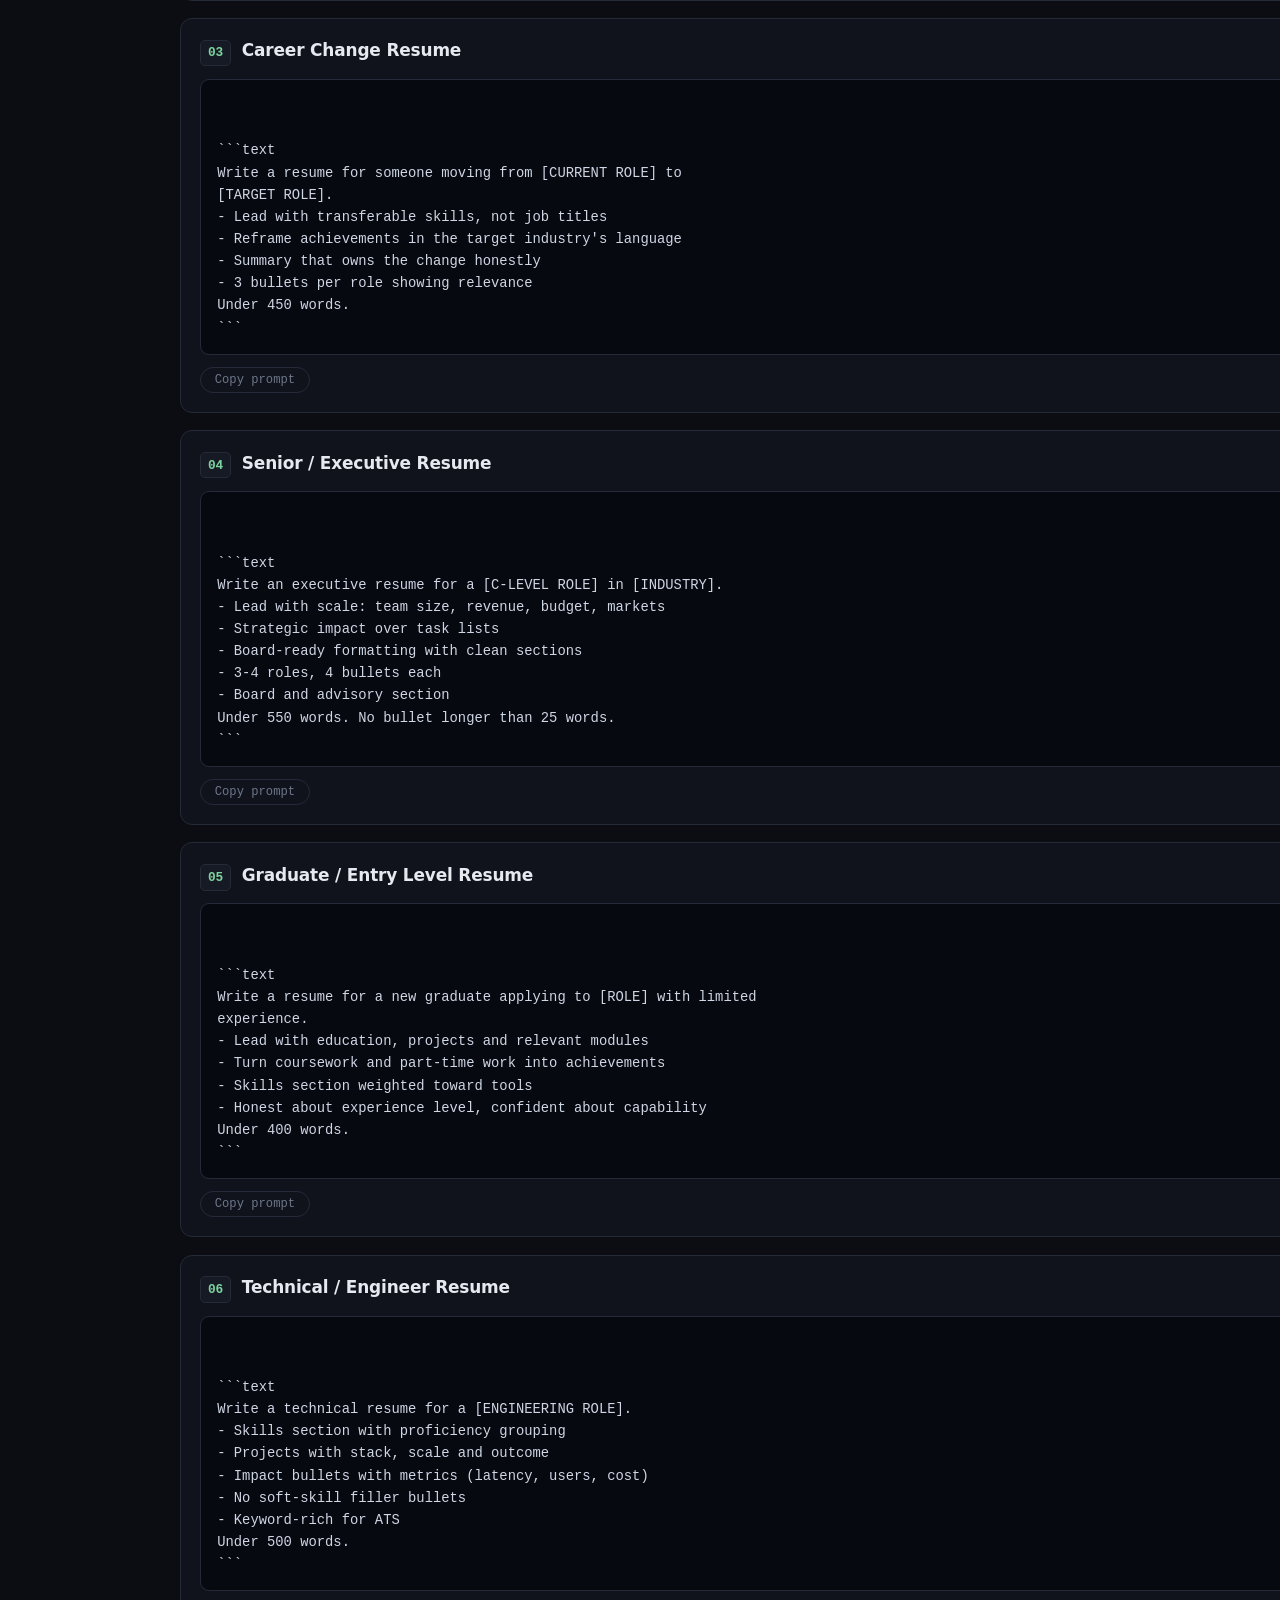
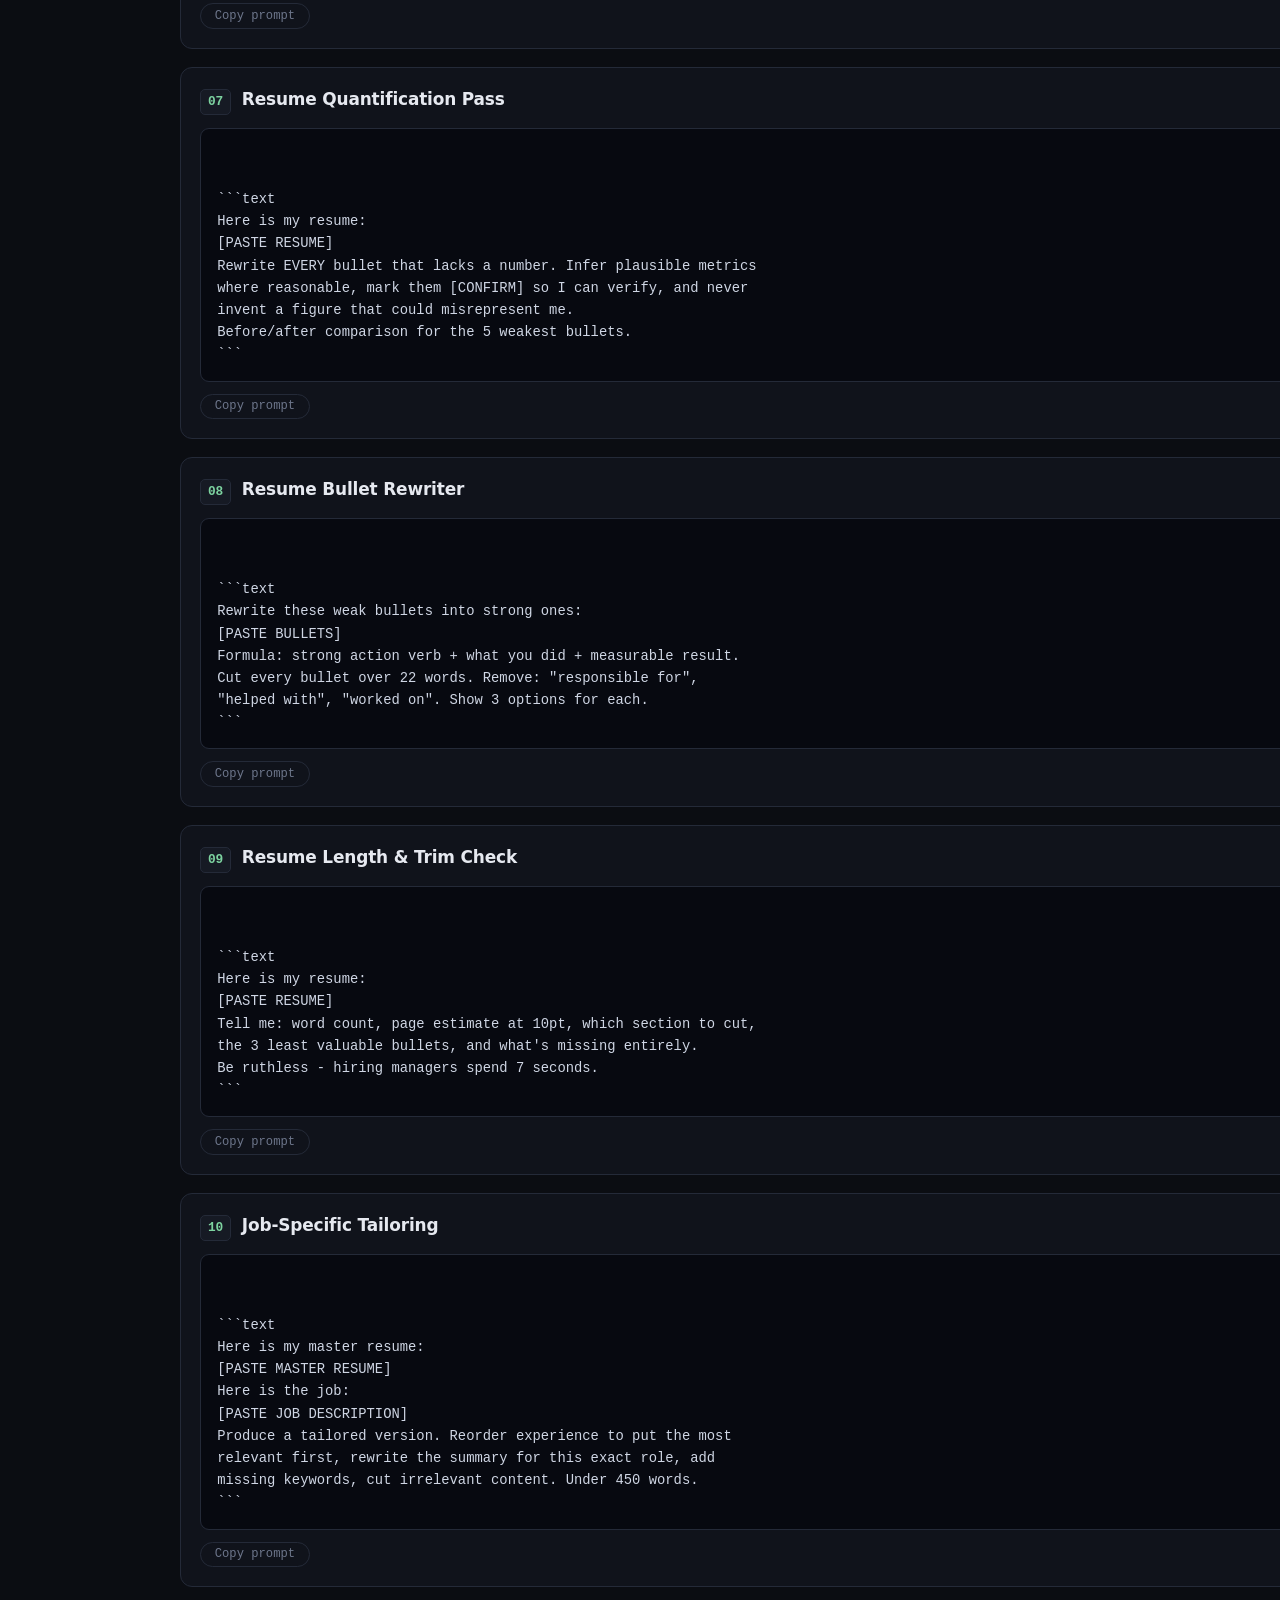
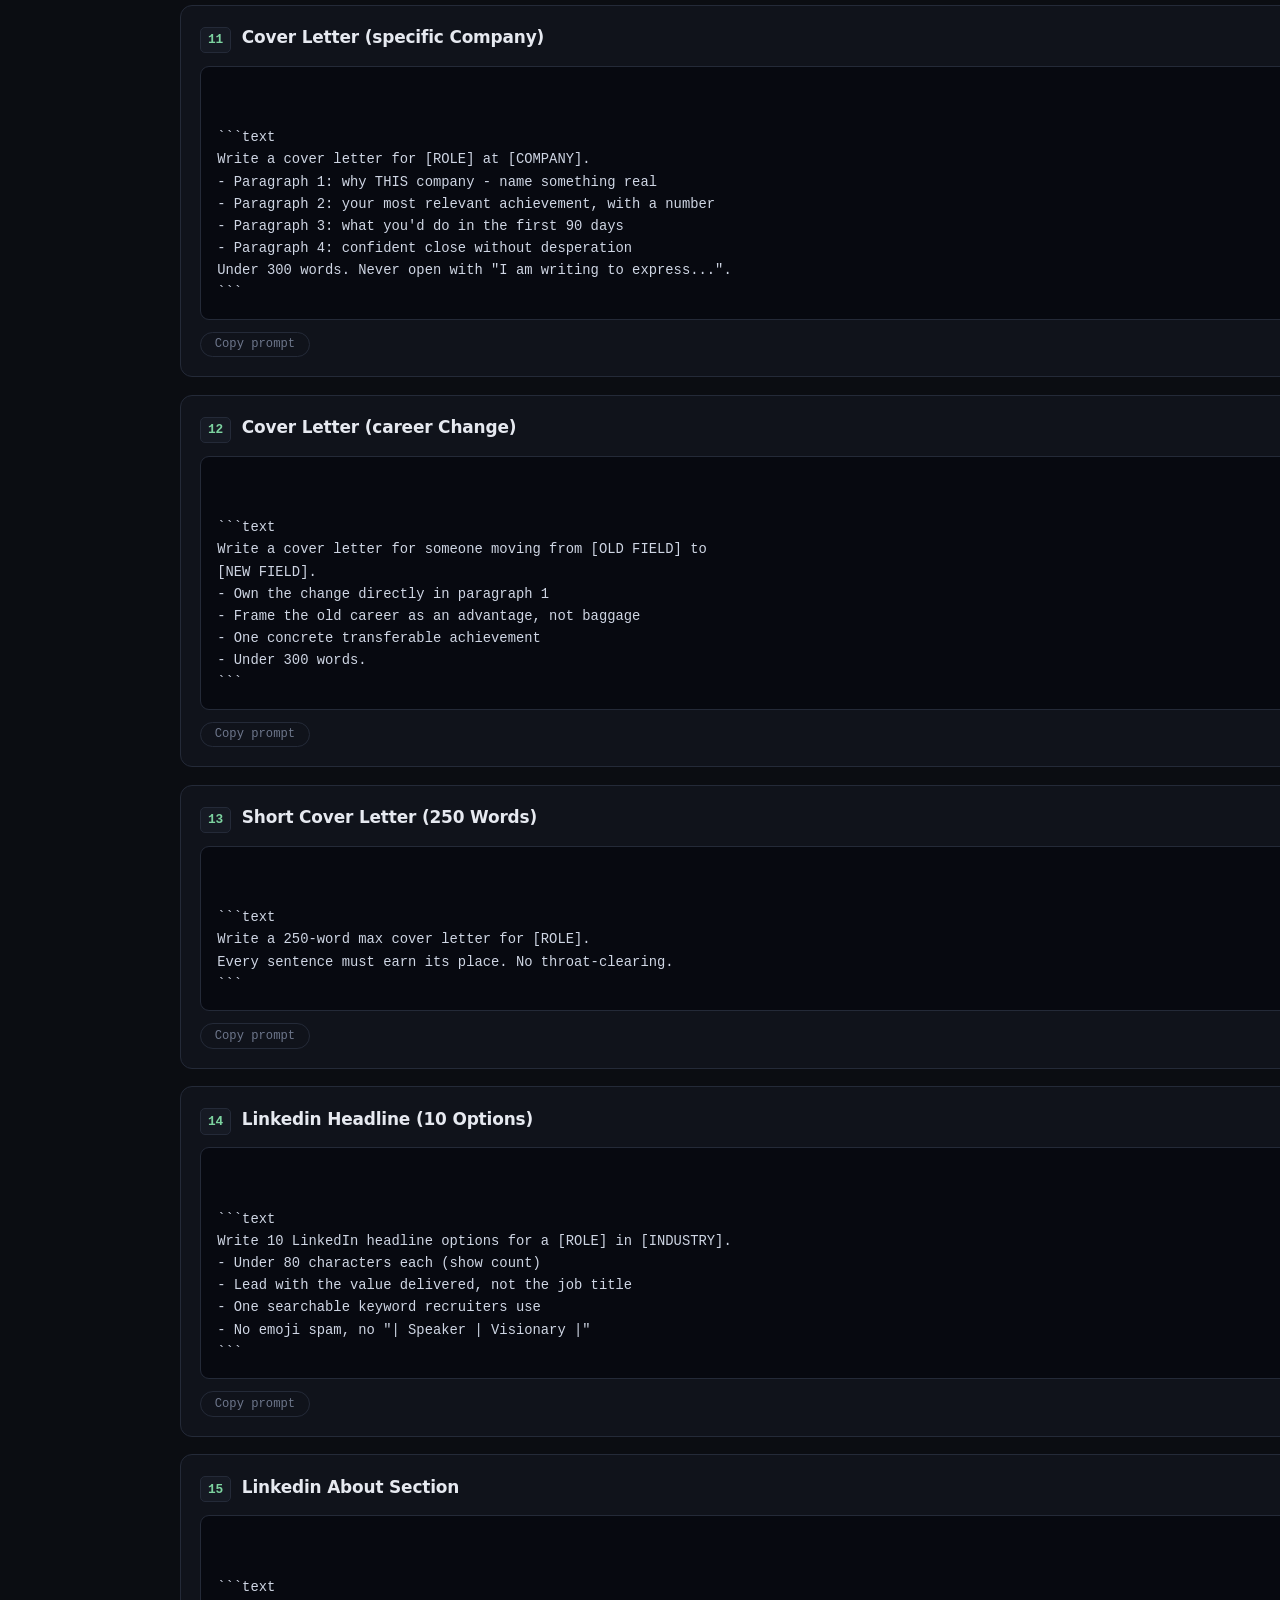
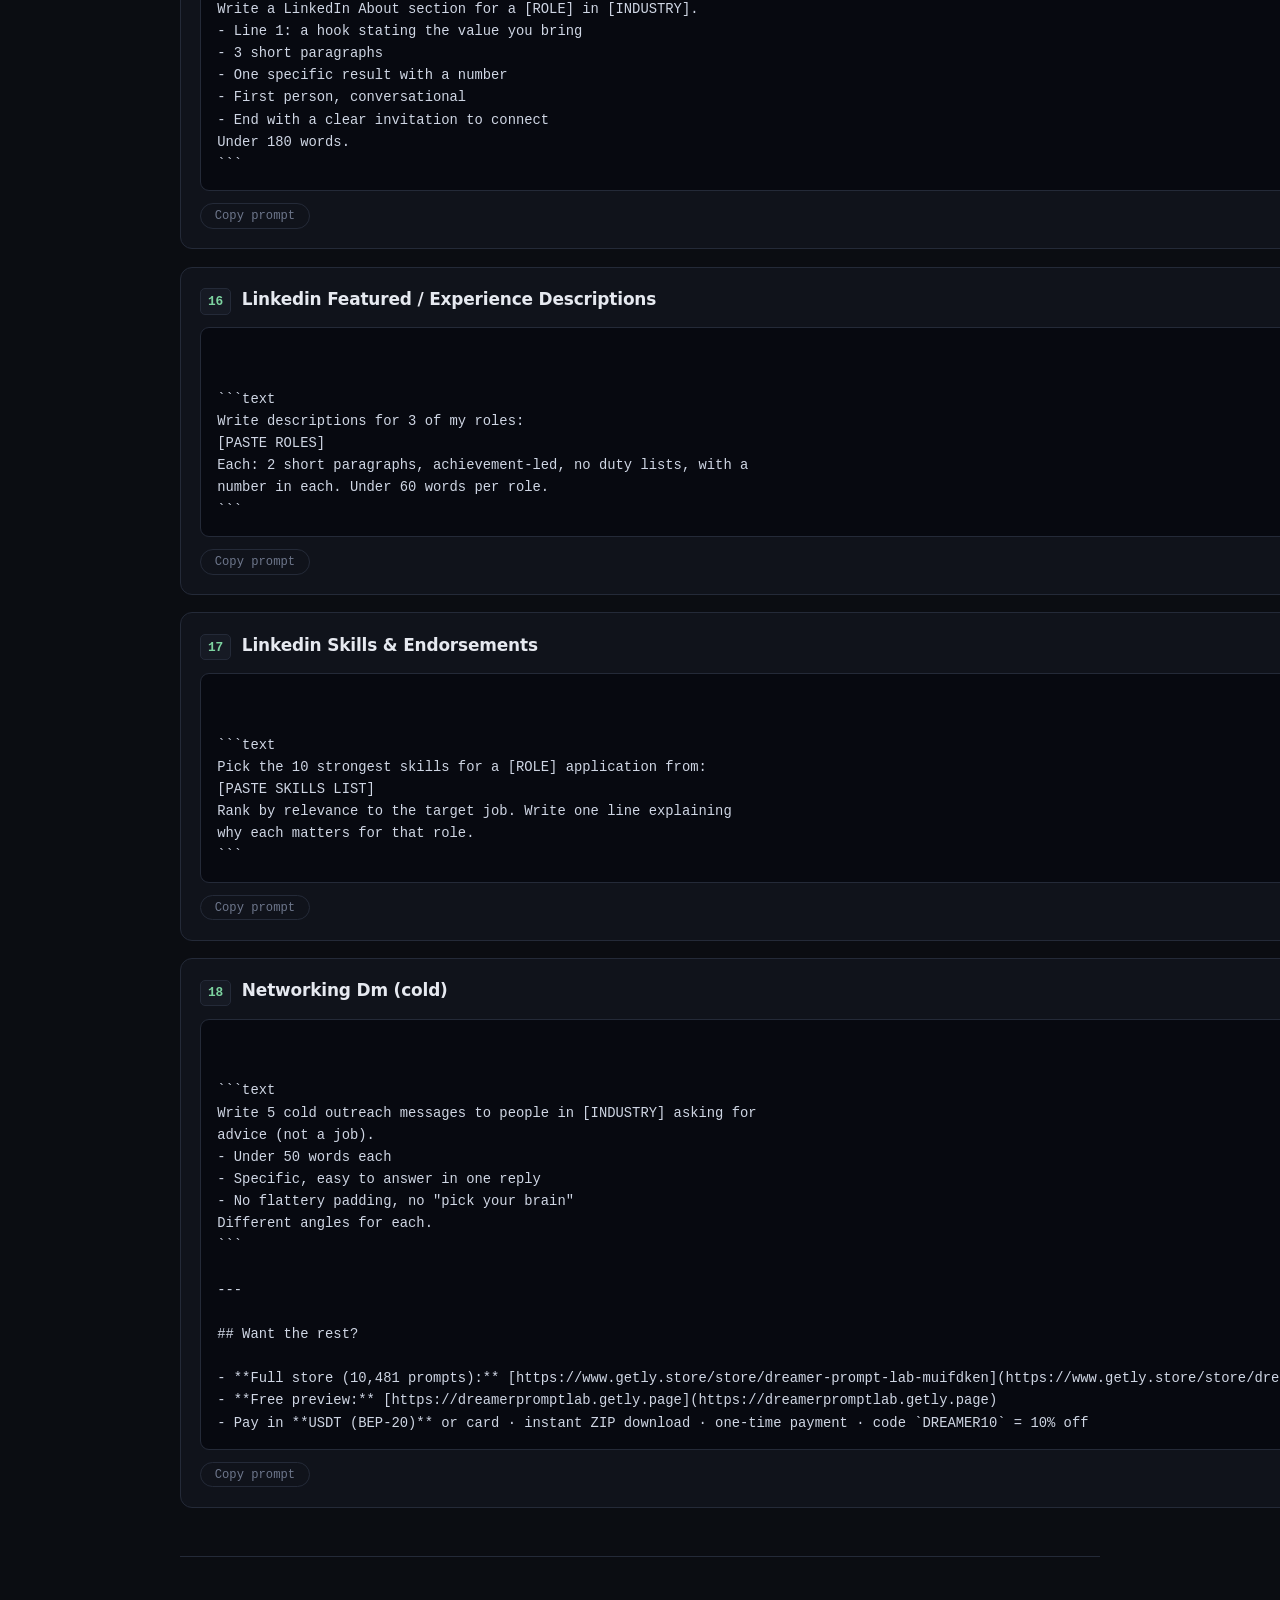
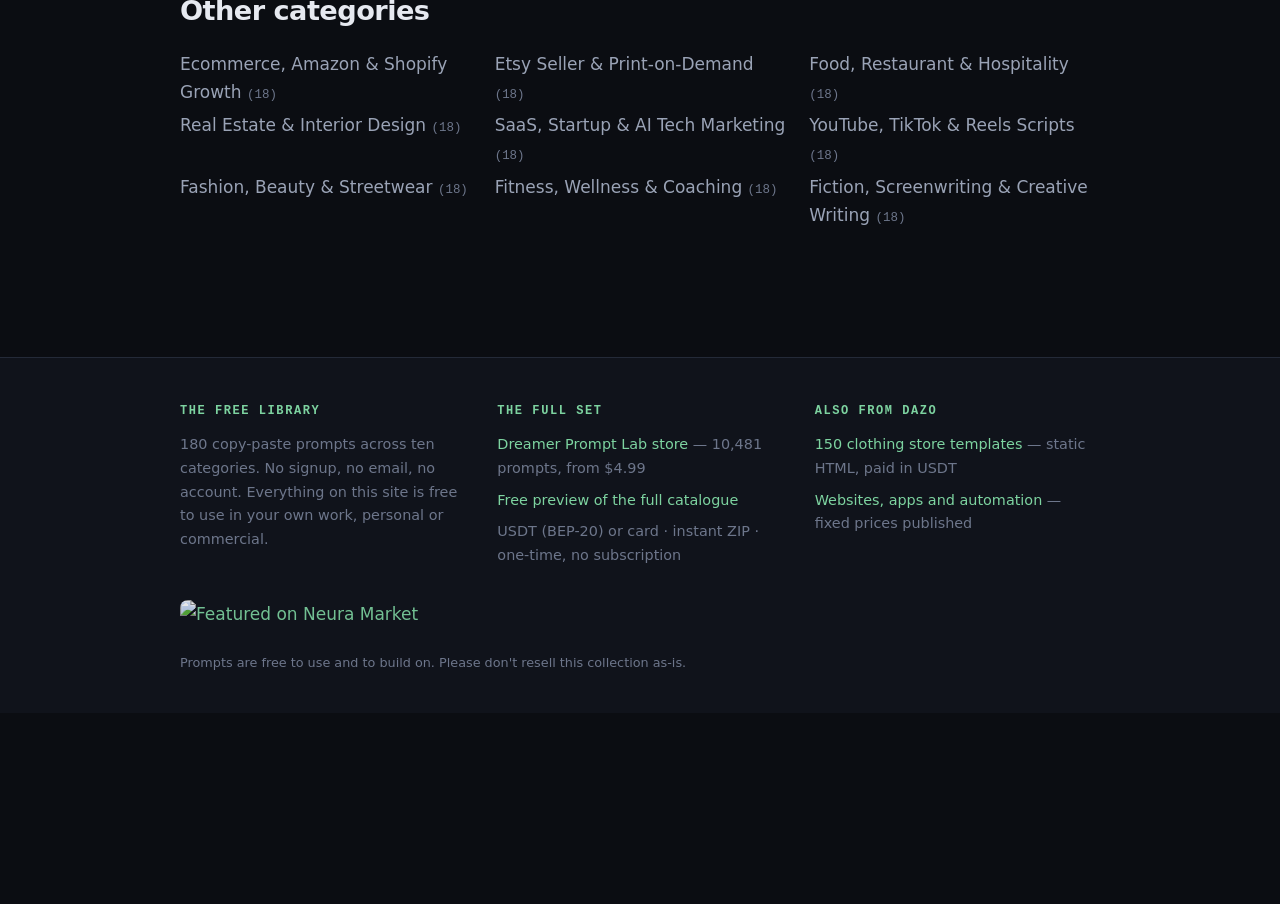
==== commit e996185e: "Add the Neura Market badge to the footer Neura Market runs a free listing tier for their AI tools di" ====
--- a/career.html
+++ b/career.html
@@ -344,6 +344,11 @@
       </ul>
     </div>
   </div>
+  <div class="badges">
+    <a href="https://www.neura.market/directories/ai-tools" title="Featured on Neura Market — the AI tools & companies directory" target="_blank" rel="noopener" data-neura-market-badge="tool">
+      <img src="https://ykpiumpcqlgqzgslxicn.supabase.co/storage/v1/object/public/brand-assets/featured-badge.png" alt="Featured on Neura Market" width="240" height="80" loading="lazy" style="max-width:100%;height:auto;border-radius:8px;" />
+    </a>
+  </div>
   <p class="fine">Prompts are free to use and to build on. Please don't resell this collection as-is.</p>
 </footer>
 </body>
--- a/assets/style.css
+++ b/assets/style.css
@@ -352,6 +352,14 @@
 }
 .foot p, .foot li { color: var(--fg-3); font-size: 0.9rem; margin: 0 0 0.5rem; }
 .foot ul { list-style: none; margin: 0; padding: 0; }
+.foot .badges {
+  max-width: var(--max);
+  margin: 0 auto;
+  padding: 0 1.25rem 1.5rem;
+}
+.foot .badges a { display: inline-block; opacity: 0.9; }
+.foot .badges a:hover { opacity: 1; }
+
 .foot .fine {
   max-width: var(--max);
   margin: 0 auto;
